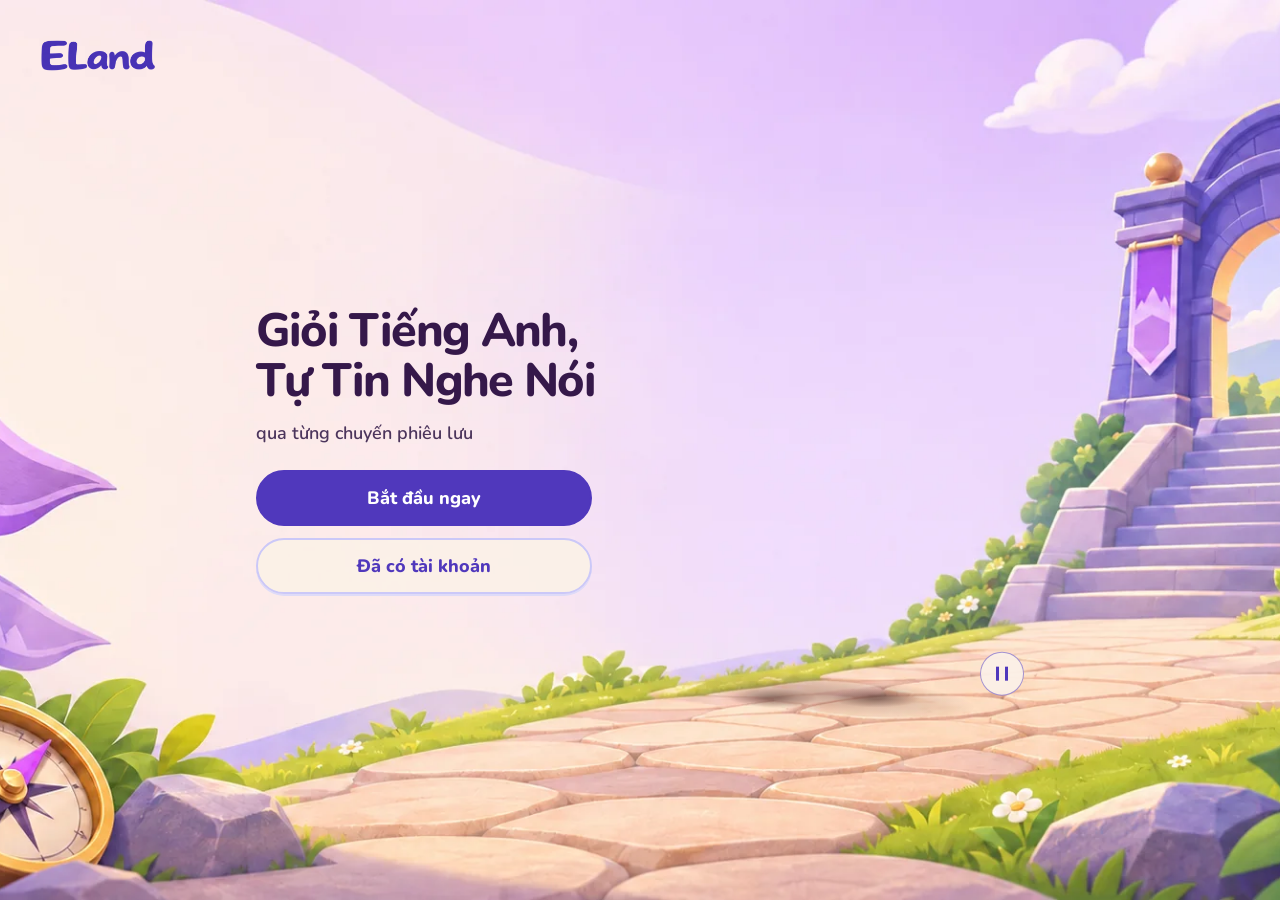
==== index.html @ 5cdb66e7 "Update the ELand welcome headline and subtitle" ====
<!doctype html>
<html lang="vi">
<head>
<meta charset="utf-8">
<meta name="viewport" content="width=device-width, initial-scale=1">
<meta http-equiv="Content-Security-Policy" content="default-src 'none'; script-src 'unsafe-inline'; style-src 'unsafe-inline'; img-src 'self' data:; font-src 'self' data:; form-action 'none'; base-uri 'none'">
<title>ELand · Hành trình học tiếng Anh</title>
<style>
  body { margin: 0; }
  #eland-onboarding-desktop-1123 {
    display: grid;
    grid-template-rows: auto 1fr;
    min-height: 100vh;
    min-height: 100dvh;
  }
</style>
</head>
<body>
<style>
  @font-face{font-family:Nunito;font-style:normal;font-weight:600;font-display:swap;src:url('./assets/45f437de32ff5973eb5616b4.woff2') format('woff2');unicode-range:U+0000-00FF,U+0131,U+0152-0153,U+02BB-02BC,U+02C6,U+02DA,U+02DC,U+0304,U+0308,U+0329,U+2000-206F,U+20A0-20AB,U+20AD-20C0,U+2113,U+2C60-2C7F,U+A720-A7FF;}
  @font-face{font-family:Nunito;font-style:normal;font-weight:800;font-display:swap;src:url('./assets/2363d3ed037283ebb961e8c4.woff2') format('woff2');unicode-range:U+0000-00FF,U+0131,U+0152-0153,U+02BB-02BC,U+02C6,U+02DA,U+02DC,U+0304,U+0308,U+0329,U+2000-206F,U+20A0-20AB,U+20AD-20C0,U+2113,U+2C60-2C7F,U+A720-A7FF;}
  @font-face{font-family:Nunito;font-style:normal;font-weight:600;font-display:swap;src:url('./assets/cf95b95d712b0185f0e61550.woff2') format('woff2');unicode-range:U+0102-0103,U+0110-0111,U+0128-0129,U+0168-0169,U+01A0-01A1,U+01AF-01B0,U+0300-0301,U+0303-0304,U+0308-0309,U+0323,U+0329,U+1EA0-1EF9,U+20AB;}
  @font-face{font-family:Nunito;font-style:normal;font-weight:800;font-display:swap;src:url('./assets/fac6740eb7a0d5627c287a82.woff2') format('woff2');unicode-range:U+0102-0103,U+0110-0111,U+0128-0129,U+0168-0169,U+01A0-01A1,U+01AF-01B0,U+0300-0301,U+0303-0304,U+0308-0309,U+0323,U+0329,U+1EA0-1EF9,U+20AB;}
  #eland-onboarding-desktop-1123 {
    --eland-ink: #172047;
    --eland-muted: #566078;
    --eland-purple: #5a55e7;
    --eland-purple-deep: #4843c8;
    --eland-border: #dfe3ef;
    overflow: hidden;
    width: 100%;
    background: #f7f8fc;
    color: var(--eland-ink);
    font: 600 16px/1.5 Nunito, "Segoe UI", sans-serif;
  }
  #eland-onboarding-desktop-1123,
  #eland-onboarding-desktop-1123 * { box-sizing: border-box; }
  #eland-onboarding-desktop-1123 [hidden] { display: none !important; }
  #eland-onboarding-desktop-1123 :is(h1, p) { margin: 0; }
  #eland-onboarding-desktop-1123 :is(button, input) { font: inherit; }
  #eland-onboarding-desktop-1123 :is(button, input):focus-visible {
    outline: 3px solid var(--eland-purple);
    outline-offset: 3px;
  }
  #eland-onboarding-desktop-1123 .eland-header {
    display: flex;
    min-height: 76px;
    align-items: center;
    padding: 12px clamp(22px, 6vw, 70px);
    border-bottom: 1px solid #eaedf5;
    background: #fff;
  }
  #eland-onboarding-desktop-1123 .eland-logo { display: block; width: 115px; height: auto; }
  #eland-onboarding-desktop-1123 {
    --eland-welcome-purple: #5038bc;
    --eland-welcome-lavender: #eae4fa;
    --eland-welcome-cream: #fbf1e8;
    --eland-welcome-art: url('./assets/eland-welcome-adventure-scene.webp');
    --eland-welcome-align-y: .38;
    --eland-welcome-position-y: calc(100% * var(--eland-welcome-align-y));
    --eland-welcome-wolf-height: clamp(276px, 52svh, 490px);
    --eland-welcome-background: var(--eland-welcome-art) center var(--eland-welcome-position-y) / cover no-repeat var(--eland-welcome-cream);
  }
  #eland-onboarding-desktop-1123:has(> .eland-hero:not([hidden])) {
    position: relative;
    grid-template-rows: 1fr;
    background: var(--eland-welcome-background);
  }
  #eland-onboarding-desktop-1123:has(> .eland-hero:not([hidden])) > .eland-header {
    position: absolute;
    z-index: 1;
    inset: 0 0 auto;
    min-height: 0;
    border-bottom-color: transparent;
    background: transparent;
    padding: clamp(20px, 2.7vw, 44px) clamp(24px, 3.2vw, 64px);
  }
  #eland-onboarding-desktop-1123:has(> .eland-hero:not([hidden])) .eland-logo {
    width: clamp(114px, 8.8vw, 166px);
  }
  #eland-onboarding-desktop-1123 .eland-hero {
    display: grid;
    place-items: center;
    padding: clamp(24px, 4svh, 44px) clamp(26px, 5vw, 80px);
    background: var(--eland-welcome-background);
  }
  #eland-onboarding-desktop-1123:has(> .eland-hero:not([hidden])) > .eland-hero {
    background: transparent;
  }
  #eland-onboarding-desktop-1123 .eland-hero-layout {
    display: grid;
    grid-template-columns: minmax(0, max-content) minmax(0, max-content);
    align-items: center;
    gap: clamp(22px, 2.2vw, 42px);
    width: fit-content;
    max-width: 100%;
    color: #35184a;
  }
  #eland-onboarding-desktop-1123 .eland-hero-title {
    font-size: clamp(42px, 3.65vw, 60px);
    font-weight: 800;
    line-height: 1.08;
    letter-spacing: -.035em;
  }
  #eland-onboarding-desktop-1123 .eland-hero-title span { display: block; }
  #eland-onboarding-desktop-1123 .eland-hero .eland-hero-copy {
    max-width: 33ch;
    margin: 14px 0 0;
    color: #4c355c;
    font-size: clamp(18px, 1.32vw, 22px);
    line-height: 1.42;
    text-wrap: balance;
  }
  #eland-onboarding-desktop-1123 .eland-hero-actions {
    display: grid;
    width: min(100%, 336px);
    gap: 12px;
    margin: 24px 0 0;
  }
  #eland-onboarding-desktop-1123 .eland-hero-actions .eland-button {
    min-height: 56px;
    border: 2px solid var(--eland-welcome-purple);
    border-radius: 999px;
    background: var(--eland-welcome-purple);
    color: #fff;
    box-shadow: none;
    font-size: clamp(18px, 1.2vw, 22px);
  }
  #eland-onboarding-desktop-1123 .eland-hero-actions .eland-button:hover { background: #402a9c; }
  #eland-onboarding-desktop-1123 .eland-hero-actions .eland-button.eland-secondary {
    background: #fbf1e8ed;
    color: var(--eland-welcome-purple);
  }
  #eland-onboarding-desktop-1123 .eland-hero-actions .eland-button.eland-secondary:hover {
    background: var(--eland-welcome-lavender);
  }
  #eland-onboarding-desktop-1123 .eland-hero-actions .eland-button:focus-visible {
    outline-color: var(--eland-welcome-purple);
  }
  #eland-onboarding-desktop-1123 .eland-hero-art {
    --eland-scene-height: max(100dvh, 56.28vw);
    --eland-stone-contact: calc(var(--eland-scene-height) * .775 + (100dvh - var(--eland-scene-height)) * var(--eland-welcome-align-y));
    --eland-feet-at-rest: calc(50dvh + var(--eland-welcome-wolf-height) * .474);
    --eland-wolf-ground-shift: clamp(0px, calc(var(--eland-stone-contact) - var(--eland-feet-at-rest)), 54px);
    position: relative;
    isolation: isolate;
    display: grid;
    justify-items: start;
    translate: 0 var(--eland-wolf-ground-shift);
  }
  #eland-onboarding-desktop-1123 .eland-hero-art::before {
    position: absolute;
    z-index: -1;
    top: 95.8%;
    left: 52%;
    width: 71%;
    height: 8.4%;
    transform: translate(-50%, -35%) rotate(5deg);
    border-radius: 50%;
    background: radial-gradient(ellipse, #79514b63 7%, #79514b32 40%, transparent 73%);
    content: "";
  }
  #eland-onboarding-desktop-1123 .eland-hero-art::after {
    position: absolute;
    z-index: -1;
    inset: 0;
    background:
      radial-gradient(ellipse 11% 2.05% at 37.4% 97.5%, #62443d9c 16%, #62443d61 45%, transparent 100%),
      radial-gradient(ellipse 11% 2.05% at 63.2% 97.5%, #62443d9c 16%, #62443d61 45%, transparent 100%);
    content: "";
  }
  #eland-onboarding-desktop-1123 .eland-hero-art .eland-wolf {
    width: auto;
    max-width: 100%;
    height: var(--eland-welcome-wolf-height);
    max-height: none;
    aspect-ratio: 6 / 7;
    filter: drop-shadow(0 6px 8px #56374c26);
  }
  #eland-onboarding-desktop-1123 .eland-hero { position: relative; }
  #eland-onboarding-desktop-1123 .eland-hero-layout { position: relative; z-index: 1; }
  #eland-onboarding-desktop-1123 .eland-welcome-scene {
    position: absolute;
    inset: 0;
    container-type: size;
    overflow: hidden;
    pointer-events: none;
  }
  #eland-onboarding-desktop-1123 .eland-animation-board {
    --stone-x1: 70%;
    --stone-y1: 86%;
    --stone-x2: 79%;
    --stone-y2: 80%;
    --stone-x3: 87%;
    --stone-y3: 74%;
    --gate-x: 92%;
    --gate-y: 42%;
    position: absolute;
    left: 50%;
    top: var(--eland-welcome-position-y);
    width: 100%;
    height: 100%;
    width: max(100cqw, 177.683cqh);
    height: max(100cqh, 56.28cqw);
    transform: translate(-50%, calc(-1 * var(--eland-welcome-position-y)));
  }
  #eland-onboarding-desktop-1123 .eland-animation-board > * { position: absolute; opacity: 0; }
  #eland-onboarding-desktop-1123 .eland-motion-sprite img {
    display: block;
    width: 100%;
    height: 100%;
    object-fit: contain;
  }
  #eland-onboarding-desktop-1123 .eland-welcome-cloud {
    position: absolute;
    left: 100%;
    top: var(--cloud-y);
    width: var(--cloud-width);
    aspect-ratio: 3;
    opacity: 0;
  }
  #eland-onboarding-desktop-1123 .eland-cloud-one {
    --cloud-y: 10%;
    --cloud-width: clamp(116px, 15vw, 280px);
    --cloud-duration: 20.8s;
    --cloud-delay: .18s;
    --cloud-opacity: .63;
  }
  #eland-onboarding-desktop-1123 .eland-cloud-two {
    --cloud-y: 21%;
    --cloud-width: clamp(88px, 11vw, 204px);
    --cloud-duration: 17.8s;
    --cloud-delay: 3s;
    --cloud-opacity: .48;
  }
  #eland-onboarding-desktop-1123 .eland-welcome-cloud[data-fallback] {
    border-radius: 60% 45% 55% 45%;
    background: radial-gradient(ellipse at 48% 58%, #fff6e9 8%, #fff6e9a6 40%, transparent 72%);
  }
  #eland-onboarding-desktop-1123 .eland-cloud-glint {
    left: var(--gate-x);
    top: 22%;
    width: clamp(24px, 5cqw, 100px);
    aspect-ratio: 1.7;
    transform: translate(-50%, -50%) rotate(-25deg);
    background: radial-gradient(ellipse, #fff4c7d4, transparent 69%);
  }
  #eland-onboarding-desktop-1123 .eland-wolf-poses {
    position: absolute;
    inset: 0;
    isolation: isolate;
    pointer-events: none;
    filter: drop-shadow(0 6px 8px #56374c26);
  }
  #eland-onboarding-desktop-1123 .eland-wolf-pose {
    position: absolute;
    inset: 0;
    width: 100%;
    height: 100%;
    object-fit: contain;
    opacity: 0;
    /* Add the two pose weights inside the group so the scene cannot show through. */
    mix-blend-mode: plus-lighter;
  }
  #eland-onboarding-desktop-1123 .eland-wolf-greeting[data-posed] > .eland-wolf { opacity: 0; }
  #eland-onboarding-desktop-1123 .eland-motion-toggle {
    position: absolute;
    z-index: 2;
    right: 0;
    bottom: 3%;
    display: grid;
    width: 44px;
    height: 44px;
    place-items: center;
    padding: 0;
    border: 1px solid #5038bc82;
    border-radius: 50%;
    background: #fbf1e8ef;
    color: var(--eland-welcome-purple);
    cursor: pointer;
  }
  #eland-onboarding-desktop-1123 .eland-motion-toggle span {
    width: 12px;
    height: 14px;
    border-inline: 3px solid currentColor;
  }
  #eland-onboarding-desktop-1123 .eland-motion-toggle[data-paused] span {
    width: 13px;
    border: 0;
    background: currentColor;
    clip-path: polygon(16% 0, 100% 50%, 16% 100%);
  }
  #eland-onboarding-desktop-1123 .eland-hero[data-motion-paused] :is(.eland-welcome-cloud, .eland-cloud-glint) {
    animation-play-state: paused;
  }
  #eland-onboarding-desktop-1123 .eland-wolf-play {
    position: absolute;
    inset: 0;
    pointer-events: none;
  }
  #eland-onboarding-desktop-1123 .eland-wolf-play > * { position: absolute; opacity: 0; }
  #eland-onboarding-desktop-1123 .eland-welcome-butterfly {
    width: clamp(39px, 19%, 74px);
    aspect-ratio: 1;
  }
  #eland-onboarding-desktop-1123 .eland-welcome-butterfly[data-fallback]::before,
  #eland-onboarding-desktop-1123 .eland-welcome-butterfly[data-fallback]::after {
    position: absolute;
    inset: 17% 50% 9% 6%;
    border-radius: 80% 55% 62% 26%;
    background: radial-gradient(ellipse at 44% 26%, #ffd527 7%, #cda7f8 40%, #7040c1 81%);
    transform: rotate(-24deg);
    content: "";
  }
  #eland-onboarding-desktop-1123 .eland-welcome-butterfly[data-fallback]::after {
    inset: 10% 4% 19% 50%;
    transform: scaleX(-1) rotate(-24deg);
  }
  #eland-onboarding-desktop-1123 .eland-flight-card {
    display: flex;
    align-items: center;
    gap: .24em;
    padding: .22em .43em;
    border: 1px solid #d5b86e;
    border-radius: 5px;
    background: #fff2cd;
    color: #5038bc;
    box-shadow: 1px 3px 3px #44287939;
    font-size: clamp(12px, 1cqw, 16px);
    font-weight: 800;
    line-height: 1.15;
    letter-spacing: .035em;
    white-space: nowrap;
  }
  #eland-onboarding-desktop-1123 .eland-flight-card::before { color: #996008; content: "✦"; }
  #eland-onboarding-desktop-1123 .eland-step-light {
    left: var(--step-x);
    top: var(--step-y);
    width: clamp(26px, 6cqw, 108px);
    aspect-ratio: 3.6;
    transform: translate(-50%, -50%) rotate(-10deg);
    background: radial-gradient(ellipse, #fff8c7df 6%, #ffd527a6 38%, transparent 72%);
  }
  #eland-onboarding-desktop-1123 .eland-step-one { --step-x: var(--stone-x1); --step-y: var(--stone-y1); }
  #eland-onboarding-desktop-1123 .eland-step-two { --step-x: var(--stone-x2); --step-y: var(--stone-y2); }
  #eland-onboarding-desktop-1123 .eland-step-three { --step-x: var(--stone-x3); --step-y: var(--stone-y3); }
  #eland-onboarding-desktop-1123 .eland-path-spark {
    width: clamp(7px, .65cqw, 12px);
    aspect-ratio: 1;
    border-radius: 50%;
    background: #fff5b6;
    box-shadow: 0 0 10px 2px #ffd527ca;
    transform: translate(-50%, -50%);
  }
  #eland-onboarding-desktop-1123 .eland-gate-light {
    left: var(--gate-x);
    top: var(--gate-y);
    width: clamp(43px, 8cqw, 145px);
    aspect-ratio: .83;
    transform: translate(-50%, -50%);
    background: radial-gradient(ellipse, #fff7d9cf 4%, #ffe58a8a 33%, #dcc0f84d 52%, transparent 71%);
  }
  @media (prefers-reduced-motion: no-preference) {
    #eland-onboarding-desktop-1123 .eland-welcome-cloud {
      animation: eland-cloud-cross var(--cloud-duration) linear var(--cloud-delay) infinite both;
    }
    #eland-onboarding-desktop-1123 .eland-cloud-glint {
      animation: eland-gate-glint .88s ease-in-out 2.75s 1 both;
    }
  }
  @keyframes eland-cloud-cross {
    0% { opacity: 0; transform: translateX(4px); }
    7% { opacity: var(--cloud-opacity); }
    90% { opacity: var(--cloud-opacity); }
    100% { opacity: 0; transform: translateX(calc(-100vw - 100% - 4px)); }
  }
  @keyframes eland-gate-glint {
    0%, 100% { opacity: 0; }
    46% { opacity: .58; }
  }
  @media (max-height: 710px) {
    #eland-onboarding-desktop-1123 .eland-cloud-one { --cloud-y: 8%; }
    #eland-onboarding-desktop-1123 .eland-cloud-two { --cloud-y: 16%; }
  }
  #eland-onboarding-desktop-1123 .eland-wolf-greeting {
    --drop-entry-x: 115%;
    --drop-hi-x: 105%;
    --drop-there-x: 102%;
    --drop-brand-x: 110%;
    position: relative;
    display: grid;
    min-width: 0;
    max-width: 100%;
    margin: 0;
    padding: 0;
    appearance: none;
    border: 0;
    border-radius: 22px;
    background: transparent;
    cursor: pointer;
  }
  #eland-onboarding-desktop-1123 .eland-wolf-greeting:focus-visible {
    outline-color: var(--eland-welcome-purple);
  }
  #eland-onboarding-desktop-1123 .eland-wolf-greeting .eland-wolf { transform-origin: 50% 92%; }
  #eland-onboarding-desktop-1123 .eland-greeting-star {
    position: absolute;
    top: 15%;
    right: 4%;
    width: clamp(22px, 3vw, 39px);
    aspect-ratio: 1;
    background: radial-gradient(closest-side, #fff9d7, #ffd527);
    clip-path: polygon(50% 0, 61% 36%, 100% 50%, 61% 62%, 50% 100%, 38% 62%, 0 50%, 38% 36%);
    opacity: 0;
    pointer-events: none;
  }
  #eland-onboarding-desktop-1123 .eland-greeting-star[data-visible] { opacity: 1; }
  #eland-onboarding-desktop-1123 .eland-wolf {
    display: block;
    width: min(100%, 345px);
    max-height: 350px;
    object-fit: contain;
    filter: drop-shadow(0 13px 17px #6457a82c);
  }
  #eland-onboarding-desktop-1123 .eland-button {
    display: inline-flex;
    min-height: 48px;
    align-items: center;
    justify-content: center;
    border: 1px solid transparent;
    border-radius: 14px;
    padding: 10px 18px;
    background: var(--eland-purple);
    color: #fff;
    box-shadow: 0 3px 0 var(--eland-purple-deep);
    font-weight: 800;
    line-height: 1.35;
    text-align: center;
  }
  #eland-onboarding-desktop-1123 .eland-button:hover { background: var(--eland-purple-deep); }
  #eland-onboarding-desktop-1123 .eland-button.eland-secondary {
    border-color: #cbc8f8;
    background: #fff;
    color: var(--eland-purple-deep);
    box-shadow: 0 2px 0 #dedbf8;
  }
  #eland-onboarding-desktop-1123 .eland-button.eland-secondary:hover { background: #eeedff; }
  #eland-onboarding-desktop-1123 .eland-link {
    min-height: 44px;
    padding: 4px 5px;
    border: 0;
    background: transparent;
    color: var(--eland-purple-deep);
    font-weight: 800;
    text-underline-offset: 3px;
  }
  #eland-onboarding-desktop-1123 .eland-link:hover { text-decoration: underline; }
  #eland-onboarding-desktop-1123 .eland-header .eland-route-switch {
    flex: 0 0 auto;
    margin-left: auto;
    padding-inline: 12px;
    border-radius: 12px;
    color: #62558a;
    font-size: 14px;
  }
  #eland-onboarding-desktop-1123 .eland-header .eland-route-switch:hover { background: #f2f0ff; }
  #eland-onboarding-desktop-1123 .eland-content {
    display: grid;
    min-height: 510px;
    place-items: center;
    padding: 38px clamp(17px, 5vw, 56px);
  }
  #eland-onboarding-desktop-1123 .eland-survey {
    --eland-purple: #5038bc;
    --eland-purple-deep: #4632a1;
    display: grid;
    place-items: start center;
    padding: clamp(18px, 4.8svh, 46px) clamp(16px, 5vw, 44px) 34px;
    background: linear-gradient(180deg, #faf8ff 3%, #f1ebfc 100%);
  }
  #eland-onboarding-desktop-1123 .eland-survey-layout {
    display: grid;
    grid-template-columns: minmax(0, 1fr);
    width: min(100%, 548px);
    gap: clamp(14px, 2.2svh, 22px);
  }
  #eland-onboarding-desktop-1123 .eland-survey-art {
    position: relative;
    isolation: isolate;
    display: grid;
    place-items: center;
    justify-self: center;
    width: clamp(78px, 11svh, 90px);
  }
  #eland-onboarding-desktop-1123 .eland-survey-art::before {
    position: absolute;
    z-index: -1;
    inset: 19% -9% 0;
    border-radius: 50%;
    background: radial-gradient(ellipse, #eae4fa 26%, #eae4fa00 73%);
    content: "";
  }
  #eland-onboarding-desktop-1123 .eland-survey-art .eland-wolf {
    width: 100%;
    height: auto;
  }
  #eland-onboarding-desktop-1123 .eland-panel {
    width: min(100%, 630px);
    border: 1px solid var(--eland-border);
    border-radius: 24px;
    padding: clamp(20px, 4vw, 34px);
    background: #fff;
    box-shadow: 0 10px 32px #1720470a;
  }
  #eland-onboarding-desktop-1123 .eland-panel h1 {
    font-size: clamp(26px, 4vw, 36px);
    font-weight: 800;
    line-height: 1.18;
    letter-spacing: -.028em;
    text-wrap: pretty;
  }
  #eland-onboarding-desktop-1123 .eland-panel .eland-muted {
    margin-top: 8px;
    color: var(--eland-muted);
  }
  #eland-onboarding-desktop-1123 .eland-survey .eland-panel {
    width: 100%;
    padding: 0;
    border: 0;
    background: transparent;
    box-shadow: none;
  }
  #eland-onboarding-desktop-1123 .eland-survey .eland-panel h1 {
    font-size: clamp(19px, 4.6vw, 32px);
    text-align: center;
    text-wrap: balance;
  }
  #eland-onboarding-desktop-1123 .eland-survey-top {
    display: grid;
    grid-template-columns: 44px minmax(0, 1fr) 44px;
    align-items: center;
  }
  #eland-onboarding-desktop-1123 .eland-survey-back {
    display: grid;
    place-items: center;
    width: 44px;
    height: 44px;
    padding: 0;
    border: 1px solid #ded4f3;
    border-radius: 12px;
    background: #fff;
    color: var(--eland-purple);
    font-size: 22px;
    font-weight: 800;
    line-height: 1;
    cursor: pointer;
  }
  #eland-onboarding-desktop-1123 .eland-progress {
    display: block;
    width: 100%;
    height: 8px;
    margin-top: 10px;
    appearance: none;
    border: 0;
    border-radius: 999px;
    overflow: hidden;
    background: #eae4fa;
  }
  #eland-onboarding-desktop-1123 .eland-progress::-webkit-progress-bar { background: #eae4fa; }
  #eland-onboarding-desktop-1123 .eland-progress::-webkit-progress-value {
    border-radius: 999px;
    background: var(--eland-purple);
  }
  #eland-onboarding-desktop-1123 .eland-progress::-moz-progress-bar {
    border-radius: 999px;
    background: var(--eland-purple);
  }
  #eland-onboarding-desktop-1123 .eland-answers {
    display: grid;
    grid-template-columns: minmax(0, 1fr);
    gap: clamp(8px, 1.2svh, 11px);
    margin-top: clamp(16px, 2.4svh, 22px);
  }
  #eland-onboarding-desktop-1123 .eland-answer {
    display: grid;
    grid-template-columns: auto minmax(0, 1fr);
    align-items: center;
    gap: 12px;
    min-height: clamp(50px, 7svh, 62px);
    padding: 8px 14px;
    border: 1px solid #d9d2ef;
    border-radius: 14px;
    background: #fff;
    color: var(--eland-ink);
    box-shadow: 0 2px 0 #e5def4;
    font-weight: 800;
    line-height: 1.35;
    text-align: left;
    cursor: pointer;
  }
  #eland-onboarding-desktop-1123 .eland-answer-icon {
    display: block;
    width: var(--eland-card-art-width, 60px);
    aspect-ratio: 5 / 4;
    flex: none;
    border-radius: 10px;
    background: #f3edff url('./assets/eland-survey-wolf-cards-v4.webp') no-repeat;
    background-size: 400% 300%;
    background-position: var(--eland-card-x, 0%) var(--eland-card-y, 0%);
  }
  #eland-onboarding-desktop-1123 .eland-answer[data-answer="1"] { --eland-card-x: 33.333333%; }
  #eland-onboarding-desktop-1123 .eland-answer[data-answer="2"] { --eland-card-x: 66.666667%; }
  #eland-onboarding-desktop-1123 .eland-answer[data-answer="3"] { --eland-card-x: 100%; }
  #eland-onboarding-desktop-1123 [data-pane="survey-2"] { --eland-card-y: 50%; }
  #eland-onboarding-desktop-1123 [data-pane="survey-3"] { --eland-card-y: 100%; }
  @media (max-width: 359px) {
    #eland-onboarding-desktop-1123 .eland-survey-top {
      grid-template-columns: 44px minmax(0, 1fr);
    }
    #eland-onboarding-desktop-1123 .eland-survey .eland-panel h1 {
      padding-inline: 4px 14px;
      font-size: 17px;
    }
    #eland-onboarding-desktop-1123 .eland-answer { --eland-card-art-width: 55px; padding-block: 4px; }
  }
  @media (hover: hover) {
    #eland-onboarding-desktop-1123 .eland-survey-back:hover,
    #eland-onboarding-desktop-1123 .eland-answer:hover {
      border-color: #b4a5e1;
      background: #f5f1ff;
    }
  }
  #eland-onboarding-desktop-1123 .eland-answer[aria-pressed="true"] {
    border-color: var(--eland-purple);
    background: #eae4fa;
    color: var(--eland-purple-deep);
    box-shadow: 0 0 0 1px var(--eland-purple);
  }
  @media (min-width: 360px) and (max-width: 519px) and (min-height: 700px) {
    #eland-onboarding-desktop-1123 .eland-survey .eland-panel h1 { font-size: 21px; }
    #eland-onboarding-desktop-1123 .eland-answer {
      min-height: 68px;
      font-size: 17px;
    }
    #eland-onboarding-desktop-1123 .eland-answer { --eland-card-art-width: 70px; }
    #eland-onboarding-desktop-1123 .eland-survey-art { width: 104px; }
  }
  @media (min-width: 900px) {
    #eland-onboarding-desktop-1123 .eland-survey {
      place-items: stretch center;
      padding: 0 32px;
      background:
        radial-gradient(ellipse at 12% 16%, #eee4fc 0%, transparent 54%),
        radial-gradient(ellipse at 94% 88%, #e5d7fa 0%, transparent 50%),
        #ede5fa;
    }
    #eland-onboarding-desktop-1123 .eland-survey-layout {
      width: min(100%, 1088px);
      align-content: start;
      justify-items: center;
      gap: clamp(24px, 3.7svh, 34px);
      padding: clamp(30px, 5.9svh, 56px) 34px 42px;
      border-inline: 1px solid #e7dff4;
      background: linear-gradient(180deg, #fff 0%, #fdfaff 100%);
    }
    #eland-onboarding-desktop-1123 .eland-survey-layout > :first-child {
      width: min(100%, 624px);
    }
    #eland-onboarding-desktop-1123 .eland-survey .eland-panel h1 {
      font-size: clamp(32px, 2vw, 38px);
    }
    #eland-onboarding-desktop-1123 .eland-survey-top {
      grid-template-columns: 48px minmax(0, 1fr) 48px;
    }
    #eland-onboarding-desktop-1123 .eland-survey-back {
      width: 48px;
      height: 48px;
    }
    #eland-onboarding-desktop-1123 .eland-progress {
      height: 10px;
      margin-top: 15px;
    }
    #eland-onboarding-desktop-1123 .eland-answers {
      gap: 14px;
      margin-top: 26px;
    }
    #eland-onboarding-desktop-1123 .eland-answer {
      min-height: 80px;
      gap: 19px;
      padding: 11px 20px;
      border-radius: 16px;
      font-size: 20px;
    }
    #eland-onboarding-desktop-1123 .eland-answer { --eland-card-art-width: 80px; }
    #eland-onboarding-desktop-1123 .eland-survey-art {
      width: clamp(108px, 14svh, 124px);
    }
  }
  #eland-onboarding-desktop-1123 .eland-auth { width: min(100%, 456px); }
  #eland-onboarding-desktop-1123 .eland-auth h1 { margin-top: 10px; }
  #eland-onboarding-desktop-1123 .eland-form {
    display: grid;
    gap: 14px;
    margin-top: 20px;
  }
  #eland-onboarding-desktop-1123 .eland-field {
    display: grid;
    gap: 6px;
    font-size: 15px;
    font-weight: 800;
  }
  #eland-onboarding-desktop-1123 .eland-field input {
    width: 100%;
    min-height: 46px;
    padding: 10px 12px;
    border: 1px solid #d5dae9;
    border-radius: 11px;
    background: #fff;
    color: var(--eland-ink);
    font-weight: 600;
  }
  #eland-onboarding-desktop-1123 .eland-auth-switch {
    margin-top: 12px;
    text-align: center;
  }
  #eland-onboarding-desktop-1123 .eland-success {
    width: min(calc(100% - 32px), 420px);
    color: var(--eland-ink);
    box-shadow: 0 20px 64px #17204738;
    text-align: center;
  }
  #eland-onboarding-desktop-1123 .eland-success::backdrop {
    background: rgb(23 32 71 / .42);
    backdrop-filter: blur(2px);
  }
  #eland-onboarding-desktop-1123 .eland-success h2 {
    margin: 0;
    font-size: clamp(23px, 3.6vw, 30px);
    font-weight: 800;
    line-height: 1.18;
  }
  #eland-onboarding-desktop-1123 .eland-success .eland-check {
    display: grid;
    width: 64px;
    height: 64px;
    place-items: center;
    margin: 0 auto 18px;
    border-radius: 50%;
    background: #e7f7ef;
    color: #16805f;
    font-size: 31px;
    font-weight: 800;
  }
  #eland-onboarding-desktop-1123 .eland-success .eland-button { margin-top: 22px; }
  #eland-onboarding-desktop-1123 .eland-map {
    display: grid;
    grid-template-rows: auto 1fr;
    background: #241d4b;
  }
  #eland-onboarding-desktop-1123 .eland-map-head {
    display: flex;
    flex-wrap: wrap;
    align-items: center;
    justify-content: space-between;
    gap: 6px 18px;
    padding: 14px clamp(18px, 5vw, 56px);
    background: #f7f5ff;
  }
  #eland-onboarding-desktop-1123 .eland-map-head h1 {
    font-size: clamp(22px, 3vw, 32px);
    line-height: 1.2;
  }
  #eland-onboarding-desktop-1123 .eland-map-image {
    display: block;
    width: 100%;
    height: auto;
  }
  @media (min-aspect-ratio: 2/1) {
    #eland-onboarding-desktop-1123 {
      --eland-welcome-align-y: .62;
    }
  }
  @media (max-width: 780px), (max-aspect-ratio: 5/4) {
    #eland-onboarding-desktop-1123 {
      --eland-welcome-wolf-height: clamp(172px, min(61vw, 30svh), 285px);
      --eland-welcome-mobile-top: clamp(66px, 10svh, 92px);
      --eland-welcome-mobile-floor: calc(var(--eland-welcome-mobile-top) + var(--eland-welcome-wolf-height));
      --eland-welcome-mobile-scene-width: max(100vw, 680px, calc((var(--eland-welcome-mobile-floor) + 1px) / .442));
      --eland-welcome-mobile-scene-y: calc(var(--eland-welcome-mobile-floor) - var(--eland-welcome-mobile-scene-width) * .442);
      --eland-welcome-background:
        linear-gradient(180deg, #fbf1e800 calc(var(--eland-welcome-mobile-floor) - 26px),
          #fbf1e850 calc(var(--eland-welcome-mobile-floor) + 2px), var(--eland-welcome-cream) calc(var(--eland-welcome-mobile-floor) + 26px)),
        var(--eland-welcome-art) 72% var(--eland-welcome-mobile-scene-y) / var(--eland-welcome-mobile-scene-width) auto no-repeat,
        var(--eland-welcome-cream);
    }
    #eland-onboarding-desktop-1123:has(> .eland-hero:not([hidden])) > .eland-header {
      padding: 14px 22px;
    }
    #eland-onboarding-desktop-1123:has(> .eland-hero:not([hidden])) .eland-logo {
      width: clamp(98px, 24vw, 126px);
    }
    #eland-onboarding-desktop-1123 .eland-hero {
      place-items: start center;
      padding: var(--eland-welcome-mobile-top) 22px 28px;
    }
    #eland-onboarding-desktop-1123 .eland-animation-board {
      --stone-x1: 70%;
      --stone-y1: 84%;
      --stone-x2: 77%;
      --stone-y2: 77%;
      --stone-x3: 83%;
      --stone-y3: 70%;
      --gate-x: 86%;
      --gate-y: 52%;
      left: 72%;
      top: var(--eland-welcome-mobile-scene-y);
      width: var(--eland-welcome-mobile-scene-width);
      height: auto;
      aspect-ratio: 1672 / 941;
      transform: translateX(-72%);
    }
    #eland-onboarding-desktop-1123 .eland-wolf-greeting { --drop-entry-x: 109%; --drop-brand-x: 105%; }
    #eland-onboarding-desktop-1123 .eland-cloud-one { --cloud-y: 7%; }
    #eland-onboarding-desktop-1123 .eland-cloud-two { --cloud-y: 19%; }
    #eland-onboarding-desktop-1123 .eland-hero-layout {
      grid-template-columns: minmax(0, 1fr);
      width: min(100%, 430px);
      gap: 20px;
      text-align: center;
    }
    #eland-onboarding-desktop-1123 .eland-hero-art {
      grid-row: 1;
      justify-items: center;
      --eland-wolf-ground-shift: 0px;
    }
    #eland-onboarding-desktop-1123 .eland-hero-title { font-size: clamp(32px, 9.4vw, 48px); }
    #eland-onboarding-desktop-1123 .eland-hero .eland-hero-copy {
      margin: 10px auto 0;
      font-size: clamp(16px, 3.8vw, 19px);
    }
    #eland-onboarding-desktop-1123 .eland-hero-actions {
      width: min(100%, 334px);
      gap: 10px;
      margin: 18px auto 0;
    }
    #eland-onboarding-desktop-1123 .eland-hero-actions .eland-button {
      min-height: 50px;
      font-size: 18px;
    }
  }
  @media (max-width: 690px) {
    #eland-onboarding-desktop-1123 .eland-wolf { max-height: 220px; }
  }
</style>

<main id="eland-onboarding-desktop-1123" aria-label="ELand">
  <header class="eland-header">
    <img class="eland-logo" src="./assets/4ce346ba2079b6504a12aef6.webp" alt="ELand" width="115" height="39">
    <button type="button" class="eland-link eland-route-switch" data-route-switch hidden>Về trang đầu</button>
  </header>

  <section class="eland-hero" data-pane="welcome" data-motion-paused aria-labelledby="eland-desktop-welcome">
    <div class="eland-welcome-scene" aria-hidden="true">
      <div class="eland-motion-sprite eland-welcome-cloud eland-cloud-one">
        <img src="./assets/eland-welcome-cloud.webp" alt="" decoding="async">
      </div>
      <div class="eland-motion-sprite eland-welcome-cloud eland-cloud-two">
        <img src="./assets/eland-welcome-cloud.webp" alt="" decoding="async">
      </div>
      <div class="eland-animation-board" data-welcome-scene>
        <div class="eland-cloud-glint"></div>
        <div class="eland-step-light eland-step-one" data-guide-step></div>
        <div class="eland-step-light eland-step-two" data-guide-step></div>
        <div class="eland-step-light eland-step-three" data-guide-step></div>
        <div class="eland-path-spark"></div>
        <div class="eland-gate-light"></div>
      </div>
    </div>
    <div class="eland-hero-layout">
      <div>
        <h1 class="eland-hero-title" id="eland-desktop-welcome">Giỏi Tiếng Anh, <span>Tự Tin Nghe Nói</span></h1>
        <p class="eland-hero-copy">qua từng chuyến phiêu lưu</p>
        <div class="eland-hero-actions">
          <button type="button" class="eland-button" data-show="survey-1" data-focus>Bắt đầu ngay</button>
          <button type="button" class="eland-button eland-secondary" data-show="login">Đã có tài khoản</button>
        </div>
      </div>
      <div class="eland-hero-art">
        <button type="button" class="eland-wolf-greeting" data-welcome-greeting aria-label="Chào Sói Nhỏ">
          <img class="eland-wolf" src="./assets/eland-welcome-wolf-playing.webp" alt="" width="360" height="420">
          <span class="eland-wolf-poses" aria-hidden="true"></span>
          <span class="eland-wolf-play" aria-hidden="true">
            <span class="eland-motion-sprite eland-welcome-butterfly">
              <img src="./assets/eland-welcome-butterfly.webp" alt="" decoding="async">
            </span>
            <span class="eland-flight-card">HI</span>
            <span class="eland-flight-card">THERE!</span>
            <span class="eland-flight-card">A WARM</span>
            <span class="eland-flight-card">WELCOME</span>
            <span class="eland-flight-card">TO</span>
            <span class="eland-flight-card">ELand!</span>
          </span>
          <span class="eland-greeting-star" aria-hidden="true"></span>
        </button>
        <button type="button" class="eland-motion-toggle" data-welcome-motion-toggle aria-label="Tạm dừng chuyển động" hidden>
          <span aria-hidden="true"></span>
        </button>
      </div>
    </div>
  </section>

  <div class="eland-survey" hidden>
    <div class="eland-survey-layout">
      <div>
        <section data-pane="survey-1" hidden aria-labelledby="eland-desktop-q1">
          <div class="eland-panel">
            <div class="eland-survey-top">
              <button type="button" class="eland-survey-back" data-back="welcome" aria-label="Quay lại màn chào"><span aria-hidden="true">←</span></button>
              <h1 id="eland-desktop-q1">Bé đang học lớp mấy nhỉ?</h1>
            </div>
            <progress class="eland-progress" value="1" max="3" aria-label="Tiến độ khảo sát" aria-valuetext="Câu 1 trên 3"></progress>
            <div class="eland-answers">
              <button type="button" class="eland-answer" data-answer="0" aria-pressed="false" data-focus><span class="eland-answer-icon" aria-hidden="true"></span><span>Lớp 1–3</span></button>
              <button type="button" class="eland-answer" data-answer="1" aria-pressed="false"><span class="eland-answer-icon" aria-hidden="true"></span><span>Lớp 4–5</span></button>
              <button type="button" class="eland-answer" data-answer="2" aria-pressed="false"><span class="eland-answer-icon" aria-hidden="true"></span><span>Lớp 6–7</span></button>
              <button type="button" class="eland-answer" data-answer="3" aria-pressed="false"><span class="eland-answer-icon" aria-hidden="true"></span><span>Lớp 8–9</span></button>
            </div>
          </div>
        </section>

        <section data-pane="survey-2" hidden aria-labelledby="eland-desktop-q2">
          <div class="eland-panel">
            <div class="eland-survey-top">
              <button type="button" class="eland-survey-back" data-back="survey-1" aria-label="Quay lại câu 1"><span aria-hidden="true">←</span></button>
              <h1 id="eland-desktop-q2">Bé muốn giỏi gì hơn nhỉ?</h1>
            </div>
            <progress class="eland-progress" value="2" max="3" aria-label="Tiến độ khảo sát" aria-valuetext="Câu 2 trên 3"></progress>
            <div class="eland-answers">
              <button type="button" class="eland-answer" data-answer="0" aria-pressed="false" data-focus><span class="eland-answer-icon" aria-hidden="true"></span><span>Nghe hiểu</span></button>
              <button type="button" class="eland-answer" data-answer="1" aria-pressed="false"><span class="eland-answer-icon" aria-hidden="true"></span><span>Nói tự tin</span></button>
              <button type="button" class="eland-answer" data-answer="2" aria-pressed="false"><span class="eland-answer-icon" aria-hidden="true"></span><span>Nhớ nhiều từ</span></button>
              <button type="button" class="eland-answer" data-answer="3" aria-pressed="false"><span class="eland-answer-icon" aria-hidden="true"></span><span>Chuẩn bị cho bài kiểm tra</span></button>
            </div>
          </div>
        </section>

        <section data-pane="survey-3" hidden aria-labelledby="eland-desktop-q3">
          <div class="eland-panel">
            <div class="eland-survey-top">
              <button type="button" class="eland-survey-back" data-back="survey-2" aria-label="Quay lại câu 2"><span aria-hidden="true">←</span></button>
              <h1 id="eland-desktop-q3">Bé học bao lâu mỗi ngày?</h1>
            </div>
            <progress class="eland-progress" value="3" max="3" aria-label="Tiến độ khảo sát" aria-valuetext="Câu 3 trên 3"></progress>
            <div class="eland-answers">
              <button type="button" class="eland-answer" data-answer="0" aria-pressed="false" data-focus><span class="eland-answer-icon" aria-hidden="true"></span><span>Khoảng 10 phút</span></button>
              <button type="button" class="eland-answer" data-answer="1" aria-pressed="false"><span class="eland-answer-icon" aria-hidden="true"></span><span>Khoảng 20 phút</span></button>
              <button type="button" class="eland-answer" data-answer="2" aria-pressed="false"><span class="eland-answer-icon" aria-hidden="true"></span><span>30 phút trở lên</span></button>
              <button type="button" class="eland-answer" data-answer="3" aria-pressed="false"><span class="eland-answer-icon" aria-hidden="true"></span><span>Tùy ngày</span></button>
            </div>
          </div>
        </section>
      </div>
      <div class="eland-survey-art" aria-hidden="true">
        <img class="eland-wolf" src="./assets/eland-welcome-pose-07.webp" alt="" width="760" height="900">
      </div>
    </div>
  </div>

  <section class="eland-content" data-pane="login" hidden aria-labelledby="eland-desktop-login">
    <div class="eland-panel eland-auth">
      <button type="button" class="eland-link" data-back="welcome" aria-label="Quay lại màn chọn cách vào">Quay lại</button>
      <h1 id="eland-desktop-login">Đăng nhập</h1>
      <form class="eland-form" method="dialog" autocomplete="off" data-form="login">
        <label class="eland-field">Số điện thoại hoặc tên đăng nhập
          <input type="text" required minlength="3" maxlength="60" data-account data-focus>
        </label>
        <label class="eland-field">Mật khẩu
          <input type="password" placeholder="Ít nhất 8 ký tự" autocomplete="new-password" required minlength="8" maxlength="80" data-password>
        </label>
        <button class="eland-button" type="submit">Đăng nhập</button>
      </form>
      <p class="eland-auth-switch">Chưa có tài khoản? <button type="button" class="eland-link" data-show="signup">Tạo tài khoản mới</button></p>
    </div>
  </section>

  <section class="eland-content" data-pane="signup" hidden aria-labelledby="eland-desktop-signup">
    <div class="eland-panel eland-auth">
      <button type="button" class="eland-link" data-back="login" data-signup-back>Quay lại đăng nhập</button>
      <h1 id="eland-desktop-signup">Tạo tài khoản phụ huynh</h1>
      <form class="eland-form" method="dialog" autocomplete="off" data-form="signup">
        <label class="eland-field">Số điện thoại
          <input type="tel" inputmode="numeric" placeholder="Nhập 10 chữ số" required pattern="0[0-9]{9}" maxlength="10" title="Nhập 10 chữ số, bắt đầu bằng 0" data-account data-focus>
        </label>
        <label class="eland-field">Mật khẩu
          <input type="password" placeholder="Ít nhất 8 ký tự" autocomplete="new-password" required minlength="8" maxlength="80" data-password>
        </label>
        <label class="eland-field">Nhập lại mật khẩu
          <input type="password" autocomplete="new-password" required minlength="8" maxlength="80" data-confirm>
        </label>
        <button class="eland-button" type="submit">Đăng ký</button>
      </form>
    </div>
  </section>

  <dialog class="eland-panel eland-success" id="eland-signup-success-dialog" aria-labelledby="eland-desktop-success">
    <div class="eland-check" aria-hidden="true">✓</div>
    <h2 id="eland-desktop-success">Đăng ký thành công</h2>
    <button type="button" class="eland-button" data-success-continue>Vào học ngay</button>
  </dialog>

  <section class="eland-map" data-pane="map" hidden aria-labelledby="eland-desktop-map">
    <div class="eland-map-head">
      <div>
        <h1 id="eland-desktop-map">Học viện Ánh Sao</h1>
      </div>
      <button type="button" class="eland-link" data-show="welcome" data-focus>Về màn chào</button>
    </div>
    <img class="eland-map-image" src="./assets/7c1b0fa5c48bb3a31ef03a36.webp" alt="Bản đồ ELand Học viện Ánh Sao" width="1000" height="486">
  </section>
</main>

<script>
  (() => {
    const root = document.getElementById('eland-onboarding-desktop-1123');
    const survey = root.querySelector('.eland-survey');
    const panes = new Map(Array.from(root.querySelectorAll('[data-pane]'), pane => [pane.dataset.pane, pane]));
    const questions = ['survey-1', 'survey-2', 'survey-3'];
    const login = root.querySelector('[data-form="login"]');
    const signup = root.querySelector('[data-form="signup"]');
    const confirmation = signup.querySelector('[data-confirm]');
    const successDialog = root.querySelector('#eland-signup-success-dialog');
    const continueButton = successDialog.querySelector('[data-success-continue]');
    const signupBack = root.querySelector('[data-signup-back]');
    const routeSwitch = root.querySelector('[data-route-switch]');
    // The map keys follow the four grade groups shown in question 1.
    const maps = {
      'pre-a1': '06d-map-noi-cau-20-unit.html',
      a1: '07-map-a1-rung-thi-tham-30-unit.html',
      'pre-a2': '08-map-prea2-vuong-quoc-pha-le-20-unit.html',
      a2: '09-map-a2-thanh-pho-phieu-luu-30-unit.html'
    };
    const gradeMapKeys = Object.keys(maps);
    const params = new URLSearchParams(window.location.search);
    const sourceMap = params.get('map');
    const source = params.get('from');
    const fromGuest = Object.hasOwn(maps, sourceMap) && ['guest-profile', 'guest-map', 'guest-survey'].includes(source);
    const editing = fromGuest && source === 'guest-survey';
    const defaultMap = new URL('./maps/' + maps[gradeMapKeys[0]], window.location.href);
    const initialPane = editing ? questions[0] : fromGuest ? 'signup' : 'welcome';
    const answersKey = 'eland:onboarding-answers-v2';
    const previousAnswersKey = 'eland:onboarding-answers-v1';
    const historyKey = 'elandOnboarding';
    let current;
    let gradeAtEntry;
    let answers = Array(questions.length).fill(null);

    const validChoice = value => Number.isInteger(value) && value >= 0 && value < 4;

    function loadAnswers() {
      try {
        const stored = sessionStorage.getItem(answersKey);
        const migrating = stored === null;
        const saved = JSON.parse(migrating ? sessionStorage.getItem(previousAnswersKey) : stored);
        if (!Array.isArray(saved)) return;
        // The old first answer measured confidence, not grade.
        answers = questions.map((_, index) =>
          (!migrating || index > 0) && validChoice(saved[index]) ? saved[index] : null
        );
        if (migrating) sessionStorage.setItem(answersKey, JSON.stringify(answers));
      } catch {
        // Keep the in-memory choices if session storage is unavailable.
      }
    }

    function choose(index, choice) {
      answers[index] = choice;
      try {
        sessionStorage.setItem(answersKey, JSON.stringify(answers));
      } catch {
        // The current page can still show and change choices.
      }
    }

    function mapUrl(flow, mapKey = fromGuest ? sourceMap : gradeMapKeys[0]) {
      const url = new URL(maps[mapKey], defaultMap);
      url.searchParams.set('flow', flow);
      if (fromGuest && params.get('view') === 'overview') url.hash = 'toan-canh';
      return url;
    }

    function returnToGuestSource() {
      const url = source === 'guest-profile' ? new URL('10-tien-do.html', defaultMap) : mapUrl('survey');
      if (source === 'guest-profile') url.search = new URLSearchParams({ map: sourceMap, flow: 'survey' });

      // Use the original history entry when reached from its link in this tab.
      const referrer = document.referrer && new URL(document.referrer);
      if (referrer && current.depth + 1 < history.length &&
          referrer.origin === url.origin && referrer.pathname === url.pathname &&
          (source !== 'guest-profile' || referrer.searchParams.get('map') === sourceMap) &&
          (referrer.searchParams.get('flow') || 'survey') === 'survey') {
        history.go(-current.depth - 1);
      } else {
        window.location.replace(url.href);
      }
    }

    function clearPasswords(form) {
      for (const field of form.querySelectorAll('input[type="password"]')) field.value = '';
      if (form === signup) confirmation.setCustomValidity('');
    }

    function render(entry, focus = true) {
      if (answers[0] === null && questions.indexOf(entry.pane) > 0) {
        entry = { ...entry, pane: questions[0] };
        storeEntry(entry, true);
      }
      const name = entry.pane;
      const previous = current?.pane;
      if (previous === 'login' && name !== 'login') clearPasswords(login);
      if (previous === 'signup' && name !== 'signup') clearPasswords(signup);
      current = entry;

      const showingSuccess = name === 'signup-success';
      const pane = panes.get(showingSuccess ? 'signup' : name);
      if (successDialog.open && !showingSuccess) successDialog.close();
      for (const screen of panes.values()) screen.hidden = screen !== pane;
      survey.hidden = !survey.contains(pane);

      const index = questions.indexOf(name);
      routeSwitch.hidden = index < 1 && (name !== 'signup' || fromGuest);
      let selected;
      if (index >= 0) {
        const choice = answers[index];
        for (const option of pane.querySelectorAll('[data-answer]')) {
          const pressed = Number(option.dataset.answer) === choice;
          option.setAttribute('aria-pressed', String(pressed));
          if (pressed) selected = option;
        }
      }

      if (showingSuccess) {
        if (!successDialog.open) successDialog.showModal();
        continueButton.focus({ preventScroll: true });
      } else if (focus) {
        const heading = pane.querySelector('h1');
        heading.tabIndex = -1;
        window.scrollTo(0, 0);
        (selected || heading).focus({ preventScroll: true });
      }
    }

    function readEntry(state) {
      const entry = state?.[historyKey];
      if (entry && (panes.has(entry.pane) || entry.pane === 'signup-success') &&
          Number.isInteger(entry.depth) && entry.depth >= 0) return entry;
      return { pane: initialPane, previous: null, depth: 0 };
    }

    function storeEntry(entry, replace) {
      const stored = editing ? { ...entry, gradeAtEntry } : entry;
      history[replace ? 'replaceState' : 'pushState']({ [historyKey]: stored }, '');
    }

    function goTo(pane, replace = false) {
      if (pane === current.pane) return;
      const entry = {
        pane,
        previous: replace ? current.previous : current.pane,
        depth: current.depth + (replace ? 0 : 1)
      };
      storeEntry(entry, replace);
      render(entry);
    }

    function goBack(pane) {
      if (current.previous === pane) history.back();
      else goTo(pane, true);
    }

    function openMap(flow, mapKey) {
      clearPasswords(login);
      clearPasswords(signup);
      window.location.assign(mapUrl(flow, mapKey).href);
    }

    function advanceSurvey(index) {
      if (answers[index] === null) return;
      if (index === questions.length - 1) {
        const grade = answers[0];
        const mapKey = editing && grade === gradeAtEntry ? sourceMap : gradeMapKeys[grade];
        openMap('survey', mapKey);
      } else {
        goTo(questions[index + 1]);
      }
    }

    root.addEventListener('click', event => {
      if (successDialog.open) return;
      const button = event.target.closest('button');
      if (!button) return;
      const index = questions.indexOf(current.pane);
      if (index >= 0 && button.hasAttribute('data-answer')) {
        choose(index, Number(button.dataset.answer));
        advanceSurvey(index);
      } else if (button === routeSwitch) {
        if (editing) returnToGuestSource();
        else goTo('welcome');
      } else if (button.dataset.back) {
        if ((editing && index === 0) || (fromGuest && button === signupBack)) returnToGuestSource();
        else goBack(button.dataset.back);
      } else if (button.dataset.show) {
        goTo(button.dataset.show);
      }
    });

    login.addEventListener('submit', event => {
      event.preventDefault();
      if (!login.reportValidity()) return;
      const account = login.querySelector('[data-account]');
      const password = login.querySelector('[data-password]');
      if (!account.value.trim() || password.value.length < 8) return;
      openMap('signup');
    });

    function validateConfirmation() {
      const password = signup.querySelector('[data-password]');
      confirmation.setCustomValidity(confirmation.value === password.value ? '' : 'Mật khẩu nhập lại chưa khớp.');
    }

    successDialog.addEventListener('cancel', event => event.preventDefault());
    continueButton.addEventListener('click', () => {
      if (successDialog.open) openMap('signup');
    });

    signup.addEventListener('input', validateConfirmation);
    signup.addEventListener('submit', event => {
      event.preventDefault();
      if (successDialog.open) return;
      validateConfirmation();
      if (!signup.reportValidity()) return;
      if (!/^0[0-9]{9}$/.test(signup.querySelector('[data-account]').value) ||
          signup.querySelector('[data-password]').value.length < 8) return;
      goTo('signup-success');
    });

    if (fromGuest && !editing) {
      signupBack.textContent = source === 'guest-profile' ? 'Quay lại hồ sơ' : 'Quay lại bản đồ';
    }
    if (editing) {
      panes.get(questions[0]).querySelector('[data-back]').setAttribute('aria-label', 'Quay lại bản đồ');
      routeSwitch.textContent = 'Về bản đồ';
    }

    window.addEventListener('popstate', event => {
      loadAnswers();
      render(readEntry(event.state));
    });
    window.addEventListener('pageshow', event => {
      if (!event.persisted) return;
      loadAnswers();
      render(readEntry(history.state), questions.includes(current.pane));
    });
    window.addEventListener('pagehide', () => {
      clearPasswords(login);
      clearPasswords(signup);
    });
    loadAnswers();
    const firstEntry = readEntry(history.state);
    if (editing) {
      const storedGrade = firstEntry.gradeAtEntry;
      gradeAtEntry = storedGrade === null || validChoice(storedGrade) ? storedGrade : answers[0];
    }
    storeEntry(firstEntry, true);
    render(firstEntry, firstEntry.pane !== 'welcome');
  })();
</script>

<script>
  (() => {
    const hero = document.querySelector('[data-pane="welcome"]');
    const button = hero.querySelector('[data-welcome-greeting]');
    const toggle = hero.querySelector('[data-welcome-motion-toggle]');
    const wolf = button.querySelector('.eland-wolf');
    const poseContainer = button.querySelector('.eland-wolf-poses');
    const star = button.querySelector('.eland-greeting-star');
    const butterfly = button.querySelector('.eland-welcome-butterfly');
    const cards = Array.from(button.querySelectorAll('.eland-flight-card'));
    const scene = hero.querySelector('[data-welcome-scene]');
    const stones = scene.querySelectorAll('[data-guide-step]');
    const spark = scene.querySelector('.eland-path-spark');
    const gate = scene.querySelector('.eland-gate-light');
    const motion = window.matchMedia('(prefers-reduced-motion: reduce)');
    const supportsAnimation = typeof butterfly.animate === 'function';
    const cycle = 12400;
    const timing = { duration: cycle, iterations: Infinity, easing: 'linear' };
    const poseSequence = [
      [0, '01'], [2220, '03'], [3470, '04'], [4830, '05'], [5700, '04'],
      [6330, '03'], [9510, '07'], [12230, '01'],
    ];
    let poseLayers = [];
    let posesRequested = false;
    let posesReady = false;
    let userPaused = false;
    let effects = [];
    let greeting = [];
    let stillTimer;

    for (const sprite of hero.querySelectorAll('.eland-motion-sprite')) {
      const image = sprite.querySelector('img');
      const showFallback = () => {
        image.hidden = true;
        sprite.setAttribute('data-fallback', '');
      };
      image.addEventListener('error', showFallback, { once: true });
      if (image.complete && !image.naturalWidth) showFallback();
    }

    const showOriginalWolf = () => { wolf.src = './assets/4d7588ca6aeeabd147669a4d.webp'; };
    if (wolf.complete && !wolf.naturalWidth) showOriginalWolf();
    else wolf.addEventListener('error', showOriginalWolf, { once: true });

    function preparePoses() {
      if (posesRequested) return;
      posesRequested = true;
      const ids = [...new Set(poseSequence.map(([, id]) => id))];
      const pending = ids.map(async id => {
        const image = new Image();
        image.className = 'eland-wolf-pose';
        image.alt = '';
        image.draggable = false;
        image.src = './assets/eland-welcome-pose-' + id + '.webp';
        await image.decode();
        return { id, image };
      });
      Promise.all(pending).then(layers => {
        poseLayers = layers;
        poseContainer.append(...layers.map(layer => layer.image));
      }).catch(() => {
        // The original mascot remains visible if the poses cannot be loaded.
      }).finally(() => {
        posesReady = true;
        syncPlayback();
      });
    }

    const phase = ms => ms / cycle;
    function flyAt(ms, left, top, wing, angle, opacity = 1) {
      return { left, top, opacity, offset: phase(ms),
        transform: 'translate(-50%, -50%) rotate(' + angle + 'deg) scaleX(' + wing + ')' };
    }

    function releaseCard(card, step, driftX, driftY, tilt) {
      const position = { left: step.left, top: step.top };
      const at = step.offset * cycle;
      const origin = 'translate(-50%, -50%) scale(.76)';
      const down = 'translate(-50%, -50%) translate(' + driftX + 'px, ' + driftY + 'px) rotate(' + tilt + 'deg)';
      const frames = [
        [0, 0, origin], [at - 1, 0, origin], [at, .55, origin], [at + 320, 1, down],
        [at + 1040, 1, down], [at + 1400, 0, down], [cycle, 0, down],
      ];
      return card.animate(frames.map(([ms, opacity, transform]) => ({
        ...position, opacity, transform, offset: phase(ms),
      })), timing);
    }

    function poseFrames(id) {
      const frames = [{ offset: 0, opacity: Number(id === poseSequence[0][1]) }];
      for (let index = 1; index < poseSequence.length; index++) {
        const [ms, current] = poseSequence[index];
        const prior = poseSequence[index - 1][1];
        if (id !== current && id !== prior) continue;
        frames.push(
          { offset: phase(ms - 105), opacity: Number(id === prior) },
          { offset: phase(ms), opacity: Number(id === current) },
        );
      }
      frames.push({ offset: 1, opacity: Number(id === poseSequence.at(-1)[1]) });
      return frames;
    }

    function startLoop() {
      const hi = flyAt(1200, 'var(--drop-hi-x)', '59%', .92, -12);
      const there = flyAt(2500, 'var(--drop-there-x)', '13%', .7, -16);
      const warm = flyAt(3800, '69%', '-5%', .95, 6);
      const welcome = flyAt(5100, '15%', '16%', .73, 15);
      const hand = flyAt(6600, '100%', '41%', .86, 5);
      const brand = flyAt(8000, 'var(--drop-brand-x)', '26%', 1, -13);
      effects = [
        butterfly.animate([
          flyAt(0, 'var(--drop-entry-x)', '72%', .83, -18, 0),
          flyAt(440, 'var(--drop-hi-x)', '67%', 1, -15),
          hi, flyAt(1840, 'var(--drop-there-x)', '38%', .83, -25), there,
          flyAt(3070, '88%', '0%', .97, -8), warm,
          flyAt(4460, '38%', '1%', .91, 10), welcome,
          flyAt(5580, '39%', '-5%', .86, -3),
          flyAt(5930, '71%', '-8%', 1, 9),
          flyAt(6300, '91%', '19%', .75, 9),
          hand, flyAt(7190, '100%', '41%', 1, 0), brand,
          flyAt(8930, 'var(--drop-entry-x)', '8%', .83, -21, 0),
          flyAt(cycle, 'var(--drop-entry-x)', '72%', .83, -18, 0),
        ], timing),
        releaseCard(cards[0], hi, 6, 17, -7),
        releaseCard(cards[1], there, 8, 16, 7),
        releaseCard(cards[2], warm, -7, 18, -7),
        releaseCard(cards[3], welcome, -8, 16, -7),
        releaseCard(cards[4], hand, 9, 20, 7),
        releaseCard(cards[5], brand, 7, 19, 6),
        ...poseLayers.map(({ id, image }) => image.animate(poseFrames(id), timing)),
      ];
      button.toggleAttribute('data-posed', poseLayers.length > 0);
    }

    function clearGreeting() {
      greeting.forEach(effect => effect.cancel());
      greeting = [];
      window.clearTimeout(stillTimer);
      star.removeAttribute('data-visible');
    }

    function syncPlayback() {
      const reduced = motion.matches || !supportsAnimation;
      const visible = !hero.hidden && !document.hidden;
      const running = !reduced && visible && !userPaused;
      const toggleLabel = userPaused ? 'Phát chuyển động' : 'Tạm dừng chuyển động';
      toggle.hidden = reduced;
      toggle.setAttribute('aria-label', toggleLabel);
      toggle.title = toggleLabel;
      toggle.toggleAttribute('data-paused', userPaused);
      hero.toggleAttribute('data-motion-paused', !running);

      if (reduced) {
        effects.forEach(effect => effect.cancel());
        effects = [];
        button.removeAttribute('data-posed');
        clearGreeting();
        return;
      }

      if (running && !effects.length) {
        if (posesReady) startLoop();
        else preparePoses();
      }

      for (const effect of [...effects, ...greeting]) {
        if (running && effect.playState === 'paused') effect.play();
        if (!running && effect.playState === 'running') effect.pause();
      }
    }

    new MutationObserver(syncPlayback).observe(hero, { attributes: true, attributeFilter: ['hidden'] });
    document.addEventListener('visibilitychange', syncPlayback);
    motion.addEventListener('change', syncPlayback);
    toggle.addEventListener('click', () => {
      userPaused = !userPaused;
      syncPlayback();
    });
    syncPlayback();

    button.addEventListener('click', () => {
      clearGreeting();
      if (motion.matches || !supportsAnimation || userPaused) {
        star.setAttribute('data-visible', '');
        stillTimer = window.setTimeout(() => star.removeAttribute('data-visible'), 550);
        return;
      }

      effects.forEach(effect => { effect.currentTime = 0; });
      greeting = [
        star.animate([
          { opacity: 0, transform: 'scale(.55)' },
          { opacity: 1, transform: 'scale(1)', offset: .28 },
          { opacity: 0, transform: 'translateY(-8px) scale(.82)' },
        ], { duration: 710, easing: 'ease-out' }),
        spark.animate([
          { left: 'var(--stone-x1)', top: 'var(--stone-y1)', opacity: 0 },
          { left: 'var(--stone-x1)', top: 'var(--stone-y1)', opacity: 1, offset: .12 },
          { left: 'var(--stone-x2)', top: 'var(--stone-y2)', opacity: 1, offset: .36 },
          { left: 'var(--stone-x3)', top: 'var(--stone-y3)', opacity: 1, offset: .63 },
          { left: 'var(--gate-x)', top: 'var(--gate-y)', opacity: 1, offset: .9 },
          { left: 'var(--gate-x)', top: 'var(--gate-y)', opacity: 0 },
        ], { duration: 1480, delay: 210, easing: 'linear' }),
        ...Array.from(stones, (stone, index) => stone.animate([
          { opacity: 0 },
          { opacity: .89, offset: .31 },
          { opacity: 0 },
        ], { duration: 580, delay: [310, 690, 1070][index], easing: 'ease-out' })),
        gate.animate([
          { opacity: 0 },
          { opacity: .84, offset: .37 },
          { opacity: 0 },
        ], { duration: 610, delay: 1520, easing: 'ease-in-out' }),
      ];
    });
  })();
</script>

</body>
</html>
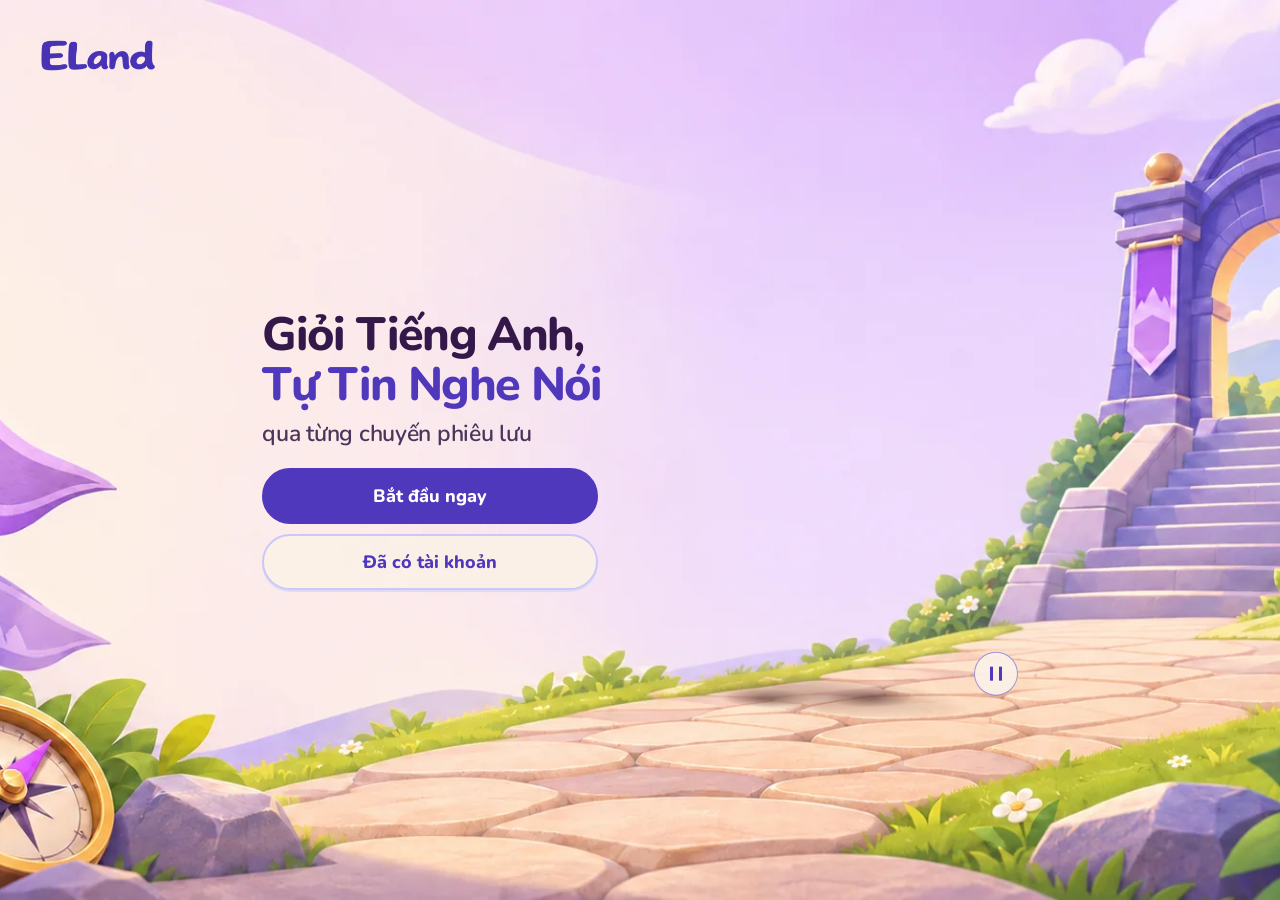
==== commit f8cc59dc: "Unify the welcome message and align the entry buttons" ====
--- a/index.html
+++ b/index.html
@@ -91,7 +91,7 @@
     display: grid;
     grid-template-columns: minmax(0, max-content) minmax(0, max-content);
     align-items: center;
-    gap: clamp(22px, 2.2vw, 42px);
+    gap: clamp(12px, 1.15vw, 22px);
     width: fit-content;
     max-width: 100%;
     color: #35184a;
@@ -102,20 +102,22 @@
     line-height: 1.08;
     letter-spacing: -.035em;
   }
-  #eland-onboarding-desktop-1123 .eland-hero-title span { display: block; }
-  #eland-onboarding-desktop-1123 .eland-hero .eland-hero-copy {
-    max-width: 33ch;
-    margin: 14px 0 0;
+  #eland-onboarding-desktop-1123 .eland-hero-title > span { display: block; }
+  #eland-onboarding-desktop-1123 .eland-hero-title-emphasis { color: var(--eland-welcome-purple); }
+  #eland-onboarding-desktop-1123 .eland-hero-title-tail {
+    margin-top: 9px;
     color: #4c355c;
-    font-size: clamp(18px, 1.32vw, 22px);
-    line-height: 1.42;
+    font-size: clamp(23px, 1.44vw, 28px);
+    font-weight: 600;
+    letter-spacing: -.012em;
+    line-height: 1.24;
     text-wrap: balance;
   }
   #eland-onboarding-desktop-1123 .eland-hero-actions {
     display: grid;
     width: min(100%, 336px);
-    gap: 12px;
-    margin: 24px 0 0;
+    gap: 10px;
+    margin: 20px 0 0;
   }
   #eland-onboarding-desktop-1123 .eland-hero-actions .eland-button {
     min-height: 56px;
@@ -834,14 +836,13 @@
       --eland-wolf-ground-shift: 0px;
     }
     #eland-onboarding-desktop-1123 .eland-hero-title { font-size: clamp(32px, 9.4vw, 48px); }
-    #eland-onboarding-desktop-1123 .eland-hero .eland-hero-copy {
-      margin: 10px auto 0;
-      font-size: clamp(16px, 3.8vw, 19px);
+    #eland-onboarding-desktop-1123 .eland-hero-title-tail {
+      font-size: clamp(18px, 4.8vw, 20px);
     }
     #eland-onboarding-desktop-1123 .eland-hero-actions {
       width: min(100%, 334px);
       gap: 10px;
-      margin: 18px auto 0;
+      margin: 20px auto 0;
     }
     #eland-onboarding-desktop-1123 .eland-hero-actions .eland-button {
       min-height: 50px;
@@ -878,8 +879,7 @@
     </div>
     <div class="eland-hero-layout">
       <div>
-        <h1 class="eland-hero-title" id="eland-desktop-welcome">Giỏi Tiếng Anh, <span>Tự Tin Nghe Nói</span></h1>
-        <p class="eland-hero-copy">qua từng chuyến phiêu lưu</p>
+        <h1 class="eland-hero-title" id="eland-desktop-welcome"><span>Giỏi Tiếng Anh,</span> <span class="eland-hero-title-emphasis">Tự Tin Nghe Nói</span> <span class="eland-hero-title-tail">qua từng chuyến phiêu lưu</span></h1>
         <div class="eland-hero-actions">
           <button type="button" class="eland-button" data-show="survey-1" data-focus>Bắt đầu ngay</button>
           <button type="button" class="eland-button eland-secondary" data-show="login">Đã có tài khoản</button>
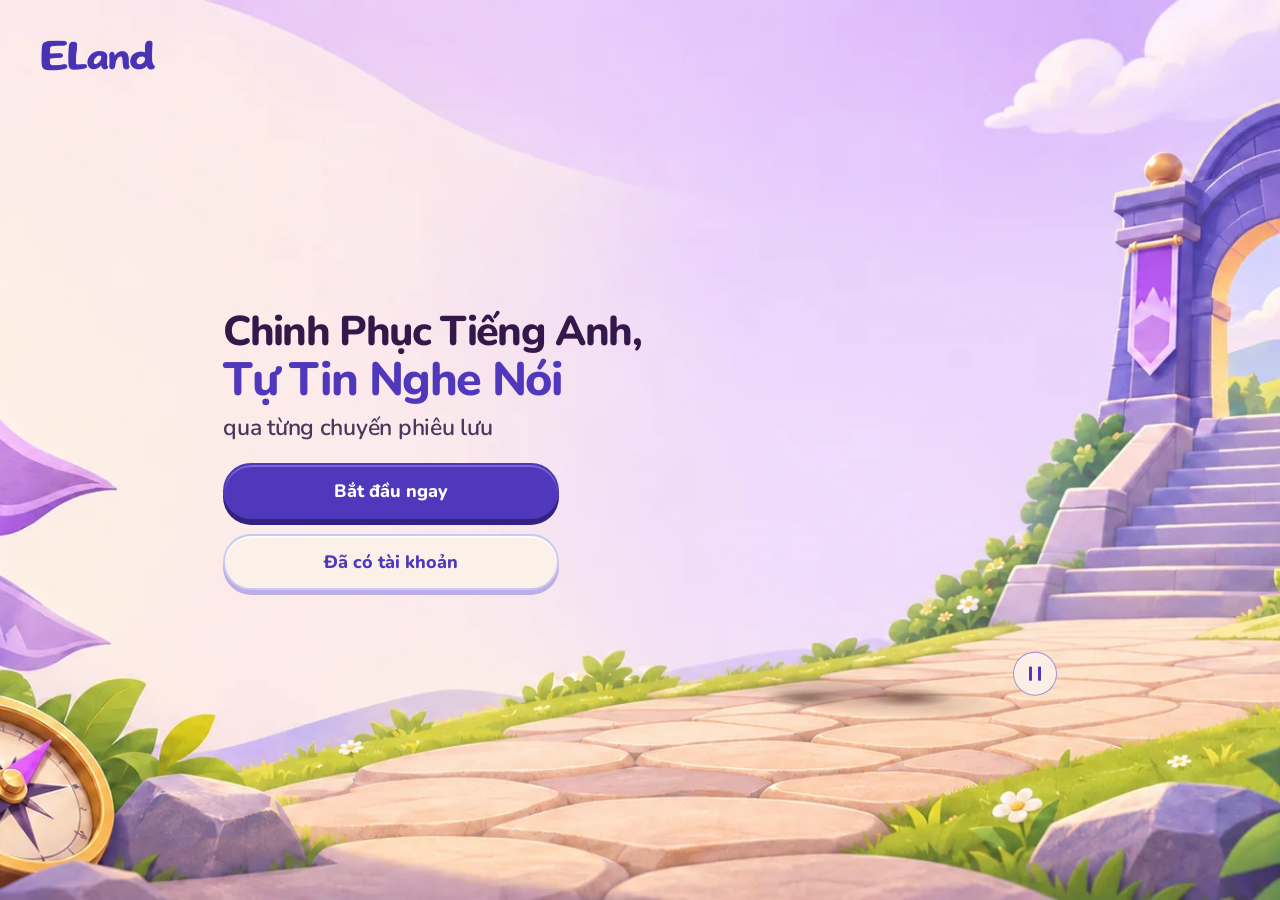
==== commit 660704ed: "Update the welcome headline and add depth to both buttons" ====
--- a/index.html
+++ b/index.html
@@ -103,6 +103,7 @@
     letter-spacing: -.035em;
   }
   #eland-onboarding-desktop-1123 .eland-hero-title > span { display: block; }
+  #eland-onboarding-desktop-1123 .eland-hero-title-lead { font-size: clamp(37px, 3.24vw, 53px); }
   #eland-onboarding-desktop-1123 .eland-hero-title-emphasis { color: var(--eland-welcome-purple); }
   #eland-onboarding-desktop-1123 .eland-hero-title-tail {
     margin-top: 9px;
@@ -116,28 +117,49 @@
   #eland-onboarding-desktop-1123 .eland-hero-actions {
     display: grid;
     width: min(100%, 336px);
-    gap: 10px;
+    gap: 15px;
     margin: 20px 0 0;
   }
   #eland-onboarding-desktop-1123 .eland-hero-actions .eland-button {
+    --eland-button-depth: 6px;
+    --eland-button-press: 0px;
+    --eland-button-base: #34227f;
+    --eland-button-sheen: #ffffff3d;
     min-height: 56px;
     border: 2px solid var(--eland-welcome-purple);
     border-radius: 999px;
     background: var(--eland-welcome-purple);
     color: #fff;
-    box-shadow: none;
+    transform: translateY(var(--eland-button-press));
     font-size: clamp(18px, 1.2vw, 22px);
   }
-  #eland-onboarding-desktop-1123 .eland-hero-actions .eland-button:hover { background: #402a9c; }
+  #eland-onboarding-desktop-1123 .eland-hero .eland-hero-actions .eland-button {
+    box-shadow:
+      inset 0 2px 0 var(--eland-button-sheen),
+      0 calc(var(--eland-button-depth) - var(--eland-button-press)) 0 var(--eland-button-base);
+  }
+  #eland-onboarding-desktop-1123 .eland-hero-actions .eland-button:hover { background: #4530a5; }
   #eland-onboarding-desktop-1123 .eland-hero-actions .eland-button.eland-secondary {
-    background: #fbf1e8ed;
+    --eland-button-depth: 5px;
+    --eland-button-base: #bcade5;
+    --eland-button-sheen: #ffffffc4;
+    background: var(--eland-welcome-cream);
     color: var(--eland-welcome-purple);
   }
   #eland-onboarding-desktop-1123 .eland-hero-actions .eland-button.eland-secondary:hover {
-    background: var(--eland-welcome-lavender);
+    background: #f4ebfb;
   }
   #eland-onboarding-desktop-1123 .eland-hero-actions .eland-button:focus-visible {
     outline-color: var(--eland-welcome-purple);
+    outline-offset: 5px;
+  }
+  #eland-onboarding-desktop-1123 .eland-hero-actions .eland-button:active {
+    --eland-button-press: 4px;
+  }
+  @media (prefers-reduced-motion: no-preference) {
+    #eland-onboarding-desktop-1123 .eland-hero-actions .eland-button {
+      transition: transform 100ms ease-out, box-shadow 100ms ease-out, background-color 120ms ease-out;
+    }
   }
   #eland-onboarding-desktop-1123 .eland-hero-art {
     --eland-scene-height: max(100dvh, 56.28vw);
@@ -698,8 +720,6 @@
       width: clamp(108px, 14svh, 124px);
     }
   }
-  #eland-onboarding-desktop-1123 .eland-auth { width: min(100%, 456px); }
-  #eland-onboarding-desktop-1123 .eland-auth h1 { margin-top: 10px; }
   #eland-onboarding-desktop-1123 .eland-form {
     display: grid;
     gap: 14px;
@@ -721,9 +741,162 @@
     color: var(--eland-ink);
     font-weight: 600;
   }
-  #eland-onboarding-desktop-1123 .eland-auth-switch {
-    margin-top: 12px;
+  #eland-onboarding-desktop-1123:has(> .eland-auth-stage:not([hidden])) {
+    position: relative;
+    grid-template-rows: 1fr;
+  }
+  #eland-onboarding-desktop-1123:has(> .eland-auth-stage:not([hidden])) > .eland-header {
+    position: absolute;
+    z-index: 3;
+    inset: 0 0 auto;
+    min-height: 0;
+    padding: 15px clamp(16px, 4vw, 54px);
+    border: 0;
+    background: transparent;
+    pointer-events: none;
+  }
+  #eland-onboarding-desktop-1123:has(> .eland-auth-stage:not([hidden])) > .eland-header button {
+    pointer-events: auto;
+  }
+  #eland-onboarding-desktop-1123 .eland-auth-stage {
+    position: relative;
+    isolation: isolate;
+    display: grid;
+    min-height: 100vh;
+    min-height: 100dvh;
+    place-items: center;
+    padding: clamp(78px, 10svh, 104px) clamp(16px, 5vw, 56px);
+    background: radial-gradient(ellipse at 48% 40%, #f7f2fe 0%, #eae4fa 79%);
+  }
+  #eland-onboarding-desktop-1123 .eland-auth-stage::before {
+    position: absolute;
+    z-index: -1;
+    inset: 0;
+    background-image:
+      url('./assets/eland-welcome-cloud.webp'),
+      url('./assets/eland-welcome-cloud.webp'),
+      url('./assets/eland-welcome-cloud.webp');
+    background-position: -34px 20%, right -42px top 45%, left 9% bottom 6%;
+    background-size: clamp(185px, 22vw, 370px) auto, clamp(155px, 20vw, 320px) auto, clamp(160px, 18vw, 290px) auto;
+    background-repeat: no-repeat;
+    opacity: .64;
+    pointer-events: none;
+    content: "";
+  }
+  #eland-onboarding-desktop-1123 .eland-auth-layout {
+    position: relative;
+    width: min(100%, 560px);
+  }
+  #eland-onboarding-desktop-1123 .eland-auth-back {
+    position: absolute;
+    top: 0;
+    left: 0;
+    display: inline-flex;
+    align-items: center;
+    gap: 7px;
+    min-height: 44px;
+    transform: translateY(calc(-100% - 8px));
+  }
+  #eland-onboarding-desktop-1123 .eland-auth-card {
+    position: relative;
+    padding: 29px 42px 27px;
+    border: 1px solid #e2d7f1;
+    border-radius: 24px;
+    background: #fff;
+    box-shadow: 0 18px 48px #34225a12;
+  }
+  #eland-onboarding-desktop-1123 .eland-login-peek {
+    position: absolute;
+    z-index: 1;
+    top: 12px;
+    left: 50%;
+    width: 96px;
+    height: auto;
+    transform: translate(-50%, -100%);
+    pointer-events: none;
+  }
+  #eland-onboarding-desktop-1123 .eland-auth-card h1 {
+    font-size: clamp(27px, 2.4vw, 35px);
+    font-weight: 800;
+    line-height: 1.18;
+    letter-spacing: -.026em;
     text-align: center;
+    text-wrap: balance;
+  }
+  #eland-onboarding-desktop-1123 .eland-auth-card .eland-field { font-size: 16px; }
+  #eland-onboarding-desktop-1123 .eland-auth-card input { min-height: 52px; }
+  #eland-onboarding-desktop-1123 .eland-auth-card [type="submit"] {
+    min-height: 50px;
+    background: var(--eland-welcome-purple);
+    box-shadow: 0 3px 0 #402a9c;
+    font-size: 17px;
+    cursor: pointer;
+  }
+  #eland-onboarding-desktop-1123 .eland-auth-card [type="submit"]:hover { background: #402a9c; }
+  #eland-onboarding-desktop-1123 .eland-login-password-head {
+    display: flex;
+    flex-wrap: wrap;
+    align-items: center;
+    justify-content: space-between;
+    column-gap: 10px;
+  }
+  #eland-onboarding-desktop-1123 .eland-forgot-password {
+    display: inline-flex;
+    align-items: center;
+    min-height: 34px;
+    padding-inline: 2px;
+    color: var(--eland-welcome-purple);
+    font-size: 14px;
+    text-underline-offset: 3px;
+  }
+  #eland-onboarding-desktop-1123 .eland-forgot-password:focus-visible {
+    border-radius: 3px;
+    outline: 2px solid var(--eland-welcome-purple);
+    outline-offset: 2px;
+  }
+  #eland-onboarding-desktop-1123 .eland-login-signup {
+    display: flex;
+    justify-content: center;
+    margin-top: 18px;
+    padding-top: 15px;
+    border-top: 1px solid #ece5f4;
+  }
+  #eland-onboarding-desktop-1123 .eland-login-signup .eland-login-create {
+    min-height: 44px;
+    padding: 7px 16px;
+    border-color: #b9a8df;
+    border-radius: 11px;
+    background: #f8f4fe;
+    color: var(--eland-welcome-purple);
+    box-shadow: none;
+    font-size: 15px;
+    cursor: pointer;
+  }
+  #eland-onboarding-desktop-1123 .eland-login-signup .eland-login-create:hover { background: #eae4fa; }
+  @media (max-width: 719px) {
+    #eland-onboarding-desktop-1123:has(> .eland-auth-stage:not([hidden])) > .eland-header {
+      padding: 12px 16px;
+    }
+    #eland-onboarding-desktop-1123:has(> .eland-auth-stage:not([hidden])) .eland-logo { width: 91px; }
+    #eland-onboarding-desktop-1123 .eland-auth-stage { padding: 64px 16px; }
+    #eland-onboarding-desktop-1123 .eland-auth-stage::before {
+      background-position: -56px 15%, right -53px top 44%, left -68px bottom 4%;
+      background-size: 187px auto, 164px auto, 185px auto;
+      opacity: .53;
+    }
+    #eland-onboarding-desktop-1123 .eland-auth-layout { width: min(100%, 465px); }
+    #eland-onboarding-desktop-1123 .eland-auth-back { transform: translateY(calc(-100% - 4px)); }
+    #eland-onboarding-desktop-1123 .eland-auth-card { padding: 24px 16px 19px; border-radius: 20px; }
+    #eland-onboarding-desktop-1123 .eland-auth-card h1 { font-size: 26px; }
+    #eland-onboarding-desktop-1123 .eland-auth-card .eland-form { gap: 11px; margin-top: 14px; }
+    #eland-onboarding-desktop-1123 .eland-auth-card .eland-field { font-size: 15px; }
+    #eland-onboarding-desktop-1123 .eland-auth-card input { min-height: 46px; }
+    #eland-onboarding-desktop-1123 .eland-auth-card [type="submit"] { min-height: 48px; font-size: 16px; }
+    #eland-onboarding-desktop-1123 .eland-login-signup { margin-top: 15px; padding-top: 12px; }
+    #eland-onboarding-desktop-1123 .eland-login-peek { top: 9px; width: 74px; }
+  }
+  @media (max-width: 719px) and (max-height: 630px) {
+    #eland-onboarding-desktop-1123 .eland-auth-stage { padding-block: 89px 32px; }
   }
   #eland-onboarding-desktop-1123 .eland-success {
     width: min(calc(100% - 32px), 420px);
@@ -836,12 +1009,12 @@
       --eland-wolf-ground-shift: 0px;
     }
     #eland-onboarding-desktop-1123 .eland-hero-title { font-size: clamp(32px, 9.4vw, 48px); }
+    #eland-onboarding-desktop-1123 .eland-hero-title-lead { font-size: clamp(26px, 8.25vw, 42px); }
     #eland-onboarding-desktop-1123 .eland-hero-title-tail {
       font-size: clamp(18px, 4.8vw, 20px);
     }
     #eland-onboarding-desktop-1123 .eland-hero-actions {
       width: min(100%, 334px);
-      gap: 10px;
       margin: 20px auto 0;
     }
     #eland-onboarding-desktop-1123 .eland-hero-actions .eland-button {
@@ -879,7 +1052,7 @@
     </div>
     <div class="eland-hero-layout">
       <div>
-        <h1 class="eland-hero-title" id="eland-desktop-welcome"><span>Giỏi Tiếng Anh,</span> <span class="eland-hero-title-emphasis">Tự Tin Nghe Nói</span> <span class="eland-hero-title-tail">qua từng chuyến phiêu lưu</span></h1>
+        <h1 class="eland-hero-title" id="eland-desktop-welcome"><span class="eland-hero-title-lead">Chinh Phục Tiếng Anh,</span> <span class="eland-hero-title-emphasis">Tự Tin Nghe Nói</span> <span class="eland-hero-title-tail">qua từng chuyến phiêu lưu</span></h1>
         <div class="eland-hero-actions">
           <button type="button" class="eland-button" data-show="survey-1" data-focus>Bắt đầu ngay</button>
           <button type="button" class="eland-button eland-secondary" data-show="login">Đã có tài khoản</button>
@@ -966,39 +1139,50 @@
     </div>
   </div>
 
-  <section class="eland-content" data-pane="login" hidden aria-labelledby="eland-desktop-login">
-    <div class="eland-panel eland-auth">
-      <button type="button" class="eland-link" data-back="welcome" aria-label="Quay lại màn chọn cách vào">Quay lại</button>
-      <h1 id="eland-desktop-login">Đăng nhập</h1>
-      <form class="eland-form" method="dialog" autocomplete="off" data-form="login">
-        <label class="eland-field">Số điện thoại hoặc tên đăng nhập
-          <input type="text" required minlength="3" maxlength="60" data-account data-focus>
-        </label>
-        <label class="eland-field">Mật khẩu
-          <input type="password" placeholder="Ít nhất 8 ký tự" autocomplete="new-password" required minlength="8" maxlength="80" data-password>
-        </label>
-        <button class="eland-button" type="submit">Đăng nhập</button>
-      </form>
-      <p class="eland-auth-switch">Chưa có tài khoản? <button type="button" class="eland-link" data-show="signup">Tạo tài khoản mới</button></p>
+  <section class="eland-auth-stage" data-pane="login" hidden aria-labelledby="eland-desktop-login">
+    <div class="eland-auth-layout">
+      <button type="button" class="eland-link eland-auth-back" data-back="welcome" aria-label="Quay lại màn chọn cách vào"><span aria-hidden="true">←</span> Quay lại</button>
+      <div class="eland-auth-card">
+        <img class="eland-login-peek" src="./assets/eland-login-wolf-peek.webp" alt="" aria-hidden="true" width="237" height="250" loading="lazy">
+        <h1 id="eland-desktop-login">Đăng nhập</h1>
+        <form class="eland-form" method="dialog" autocomplete="off" data-form="login">
+          <label class="eland-field">Số điện thoại hoặc tên đăng nhập
+            <input type="text" required minlength="3" maxlength="60" data-account data-focus>
+          </label>
+          <div class="eland-field">
+            <div class="eland-login-password-head">
+              <label for="eland-login-password">Mật khẩu</label>
+              <a class="eland-forgot-password" href="https://eland.edu.vn/forgot-password" target="_blank" rel="noopener">Quên mật khẩu?</a>
+            </div>
+            <input id="eland-login-password" type="password" placeholder="Ít nhất 8 ký tự" autocomplete="new-password" required minlength="8" maxlength="80" data-password>
+          </div>
+          <button class="eland-button" type="submit">Đăng nhập</button>
+        </form>
+        <div class="eland-login-signup">
+          <button type="button" class="eland-button eland-secondary eland-login-create" data-show="signup">Tạo tài khoản mới</button>
+        </div>
+      </div>
     </div>
   </section>
 
-  <section class="eland-content" data-pane="signup" hidden aria-labelledby="eland-desktop-signup">
-    <div class="eland-panel eland-auth">
-      <button type="button" class="eland-link" data-back="login" data-signup-back>Quay lại đăng nhập</button>
-      <h1 id="eland-desktop-signup">Tạo tài khoản phụ huynh</h1>
-      <form class="eland-form" method="dialog" autocomplete="off" data-form="signup">
-        <label class="eland-field">Số điện thoại
-          <input type="tel" inputmode="numeric" placeholder="Nhập 10 chữ số" required pattern="0[0-9]{9}" maxlength="10" title="Nhập 10 chữ số, bắt đầu bằng 0" data-account data-focus>
-        </label>
-        <label class="eland-field">Mật khẩu
-          <input type="password" placeholder="Ít nhất 8 ký tự" autocomplete="new-password" required minlength="8" maxlength="80" data-password>
-        </label>
-        <label class="eland-field">Nhập lại mật khẩu
-          <input type="password" autocomplete="new-password" required minlength="8" maxlength="80" data-confirm>
-        </label>
-        <button class="eland-button" type="submit">Đăng ký</button>
-      </form>
+  <section class="eland-auth-stage" data-pane="signup" hidden aria-labelledby="eland-desktop-signup">
+    <div class="eland-auth-layout">
+      <button type="button" class="eland-link eland-auth-back" data-back="login" data-signup-back>Quay lại đăng nhập</button>
+      <div class="eland-auth-card">
+        <h1 id="eland-desktop-signup">Tạo tài khoản phụ huynh</h1>
+        <form class="eland-form" method="dialog" autocomplete="off" data-form="signup">
+          <label class="eland-field">Số điện thoại
+            <input type="tel" inputmode="numeric" placeholder="Nhập 10 chữ số" required pattern="0[0-9]{9}" maxlength="10" title="Nhập 10 chữ số, bắt đầu bằng 0" data-account data-focus>
+          </label>
+          <label class="eland-field">Mật khẩu
+            <input type="password" placeholder="Ít nhất 8 ký tự" autocomplete="new-password" required minlength="8" maxlength="80" data-password>
+          </label>
+          <label class="eland-field">Nhập lại mật khẩu
+            <input type="password" autocomplete="new-password" required minlength="8" maxlength="80" data-confirm>
+          </label>
+          <button class="eland-button" type="submit">Đăng ký</button>
+        </form>
+      </div>
     </div>
   </section>
 
